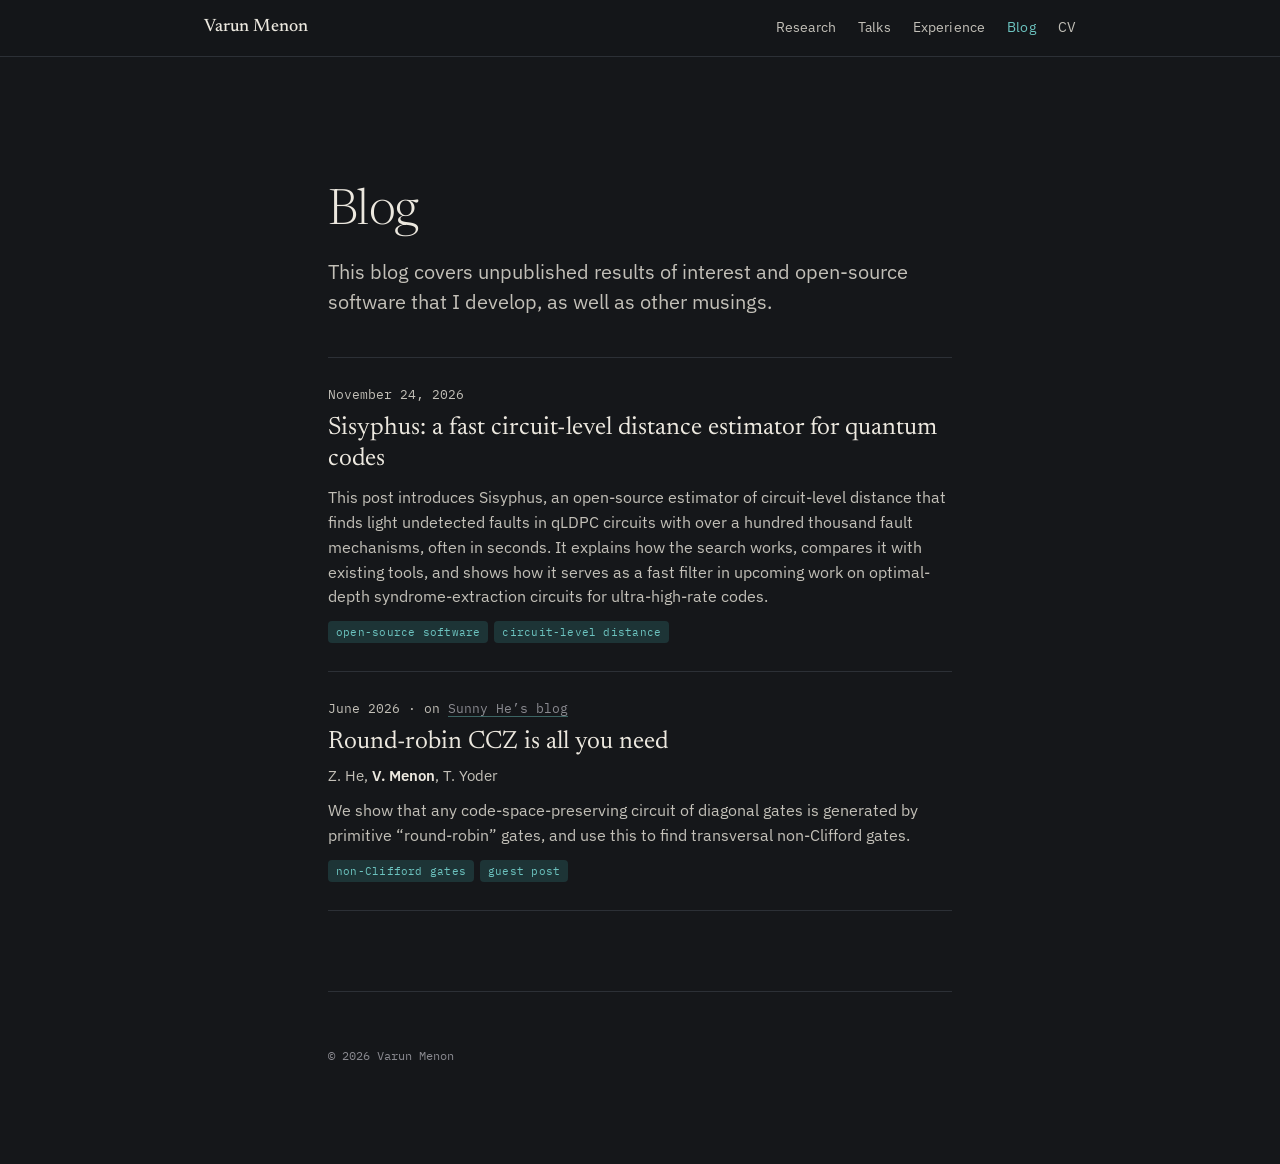
==== blog/index.html @ c0550fc5 "Add blog page and Sisyphus post Add a Blog tab with a separate blog index page, move the round-robin" ====
<!doctype html>
<html lang="en">
<head>
  <meta charset="utf-8">
  <meta name="viewport" content="width=device-width, initial-scale=1">
  <title>Blog | Varun Menon</title>
  <meta name="description" content="Posts by Varun Menon on quantum error correction, fault tolerance and open-source software.">
  <link rel="canonical" href="https://varun-s-menon.github.io/blog/">
  <meta property="og:type" content="website">
  <meta property="og:title" content="Blog | Varun Menon">
  <meta property="og:description" content="Posts on quantum error correction, fault tolerance and open-source software.">
  <meta property="og:url" content="https://varun-s-menon.github.io/blog/">
  <link rel="icon" href="data:image/svg+xml,<svg xmlns='http://www.w3.org/2000/svg' viewBox='0 0 32 32'><rect width='32' height='32' rx='7' fill='%231c1d21'/><circle cx='10' cy='10' r='3' fill='%23f6f3ec'/><circle cx='22' cy='10' r='3' fill='%23f6f3ec'/><circle cx='10' cy='22' r='3' fill='%23f6f3ec'/><circle cx='22' cy='22' r='3' fill='%23e8590c'/></svg>">
  <link rel="preconnect" href="https://fonts.googleapis.com">
  <link rel="preconnect" href="https://fonts.gstatic.com" crossorigin>
  <link href="https://fonts.googleapis.com/css2?family=Newsreader:ital,opsz,wght@0,6..72,300;0,6..72,400;0,6..72,500;1,6..72,400&family=IBM+Plex+Mono:wght@400;500&family=IBM+Plex+Sans:ital,wght@0,300;0,400;0,500;0,600;1,400&display=swap" rel="stylesheet">
  <link rel="stylesheet" href="/style.css">
  <link rel="stylesheet" href="/post.css">
</head>
<body>

  <header class="topbar">
    <div class="wrap topbar-inner">
      <a class="mark" href="/">Varun Menon</a>
      <nav>
        <a href="/#research">Research</a>
        <a href="/#talks">Talks</a>
        <a href="/#path" class="nav-exp">Experience</a>
        <a href="/blog/" class="active">Blog</a>
        <a href="/static/cv.pdf">CV</a>
      </nav>
    </div>
  </header>

  <main>
  <article class="post">

  <main>
  <section class="post blog-index">
    <header class="post-head">
      <h1>Blog</h1>
      <p class="post-dek">This blog covers unpublished results of interest and open-source software that I develop, as well as other musings.</p>
    </header>

    <ol class="posts">
      <li>
        <p class="post-date">November 24, 2026</p>
        <a class="post-title" href="/blog/sisyphus/">Sisyphus: a fast circuit-level distance estimator for quantum codes</a>
        <p class="post-summary">This post introduces Sisyphus, an open-source estimator of circuit-level distance that finds light undetected faults in qLDPC circuits with over a hundred thousand fault mechanisms, often in seconds. It explains how the search works, compares it with existing tools, and shows how it serves as a fast filter in upcoming work on optimal-depth syndrome-extraction circuits for ultra-high-rate codes.</p>
        <span class="tags"><span class="tag">open-source software</span><span class="tag">circuit-level distance</span></span>
      </li>
      <li>
        <p class="post-date">June 2026 &middot; on <a href="https://sunnyzhiyanghe.github.io/blog">Sunny He&rsquo;s blog</a></p>
        <a class="post-title" href="https://sunnyzhiyanghe.github.io/files/Notes/Round-robin-CCZ.pdf">Round-robin CCZ is all you need</a>
        <p class="post-authors">Z. He, <b>V. Menon</b>, T. Yoder</p>
        <p class="post-summary">We show that any code-space-preserving circuit of diagonal gates is generated by primitive &ldquo;round-robin&rdquo; gates, and use this to find transversal non-Clifford gates.</p>
        <span class="tags"><span class="tag">non-Clifford gates</span><span class="tag">guest post</span></span>
      </li>
    </ol>
  </section>
  </main>

  <footer class="wrap footer">
    <div class="footer-inner">
      <p class="fine">&copy; 2026 Varun Menon</p>
    </div>
  </footer>
</body>
</html>
---- style.css ----
:root {
  color-scheme: dark;
  --paper: #15171a;
  --paper-2: #1c1f23;
  --ink: #ece8df;
  --ink-2: #c3c0b8;
  --muted: #8a8a90;
  --rule: #2c3036;
  --accent: #6cc3bf;
  --accent-soft: #1d3436;
  --hot: #ff8a4c;
  --check-x: #6cc3bf;
  --check-z: #2f5c5b;

  --serif: "Newsreader", Georgia, "Times New Roman", serif;
  --sans: "IBM Plex Sans", system-ui, -apple-system, sans-serif;
  --mono: "IBM Plex Mono", ui-monospace, Menlo, monospace;
}


* { box-sizing: border-box; }

html { scroll-behavior: smooth; scroll-padding-top: 72px; }
@media (prefers-reduced-motion: reduce) { html { scroll-behavior: auto; } }

body {
  margin: 0;
  background: var(--paper);
  color: var(--ink);
  font-family: var(--sans);
  font-size: 17px;
  line-height: 1.65;
  -webkit-font-smoothing: antialiased;
  text-rendering: optimizeLegibility;
}

a {
  color: var(--accent);
  text-decoration: none;
  background-image: linear-gradient(currentColor, currentColor);
  background-size: 0% 1px;
  background-position: 0 100%;
  background-repeat: no-repeat;
  transition: background-size .25s ease;
}
a:hover { background-size: 100% 1px; }

.wrap {
  max-width: 920px;
  margin: 0 auto;
  padding-left: 24px;
  padding-right: 24px;
}

/* ---------- top bar ---------- */
.topbar {
  position: sticky;
  top: 0;
  z-index: 10;
  background: color-mix(in srgb, var(--paper) 85%, transparent);
  backdrop-filter: blur(8px);
  -webkit-backdrop-filter: blur(8px);
  border-bottom: 1px solid var(--rule);
}
.topbar-inner {
  display: flex;
  align-items: center;
  justify-content: space-between;
  height: 56px;
}
.mark {
  font-family: var(--serif);
  font-weight: 500;
  font-size: 18px;
  color: var(--ink);
}
.mark:hover { background-size: 0 0; }
.topbar nav { display: flex; align-items: center; gap: 22px; }
.topbar nav > a,
.dropdown-toggle {
  display: inline-flex;
  align-items: center;
  height: 56px;
}
.topbar nav a {
  font-size: 14px;
  color: var(--ink-2);
  letter-spacing: .01em;
}
.topbar nav a:hover { color: var(--accent); }

.dropdown { position: relative; }
.caret {
  display: inline-block;
  width: 6px; height: 6px;
  margin-left: 6px;
  border-right: 1.3px solid currentColor;
  border-bottom: 1.3px solid currentColor;
  transform: translateY(-2px) rotate(45deg);
  transition: transform .2s ease;
}
.dropdown:hover .caret,
.dropdown:focus-within .caret { transform: translateY(1px) rotate(-135deg); }
.dropdown-menu {
  position: absolute;
  top: 100%;
  left: -14px;
  padding-top: 4px;           /* hover bridge between link and panel */
  opacity: 0;
  visibility: hidden;
  transform: translateY(-4px);
  transition: opacity .18s ease, transform .18s ease, visibility .18s;
  z-index: 20;
}
.dropdown-menu::before {
  content: "";
  position: absolute;
  inset: 4px 0 0 0;
  background: var(--paper);
  border: 1px solid var(--rule);
  border-radius: 10px;
  box-shadow: 0 10px 30px -12px rgba(0,0,0,.25);
  z-index: -1;
}
.dropdown:hover .dropdown-menu,
.dropdown:focus-within .dropdown-menu {
  opacity: 1;
  visibility: visible;
  transform: translateY(0);
}
.topbar .dropdown-menu a {
  display: block;
  white-space: nowrap;
  padding: 8px 16px;
  font-size: 14px;
  color: var(--ink-2);
}
.topbar .dropdown-menu a:first-child { margin-top: 6px; }
.topbar .dropdown-menu a:last-child { margin-bottom: 6px; }
.topbar .dropdown-menu a:hover { color: var(--accent); background-size: 0 0; }

/* ---------- hero ---------- */
.hero {
  display: grid;
  grid-template-columns: minmax(0, 1fr) 280px;
  gap: 56px;
  align-items: start;
  padding-top: 72px;
  padding-bottom: 48px;
}
.eyebrow {
  font-family: var(--mono);
  font-size: 12.5px;
  letter-spacing: .08em;
  text-transform: uppercase;
  color: var(--muted);
  margin: 0 0 10px;
}
.eyebrow span { display: block; }
.nowrap { white-space: nowrap; }
h1 {
  font-family: var(--serif);
  font-weight: 300;
  font-size: clamp(40px, 6vw, 54px);
  line-height: 1.02;
  letter-spacing: -.015em;
  margin: 0 0 22px;
}
.lede {
  font-family: var(--sans);
  font-weight: 400;
  font-size: 22px;
  line-height: 1.5;
  letter-spacing: -0.005em;
  color: var(--ink);
  margin: 0 0 38px;
}
.lede em {
  font-style: normal;
  font-weight: 500;
  color: var(--accent);
}
.hero-text p { color: var(--ink-2); }

.links {
  list-style: none;
  padding: 0;
  margin: 26px 0 0;
  display: flex;
  flex-wrap: wrap;
  gap: 10px;
}
.links a {
  display: inline-block;
  font-size: 14px;
  padding: 6px 14px;
  border: 1px solid var(--rule);
  border-radius: 999px;
  color: var(--ink);
  background: var(--paper-2);
  transition: border-color .2s, color .2s;
}
.links a:hover {
  background-size: 0 0;
  border-color: var(--accent);
  color: var(--accent);
}

.intro-head {
  display: flex;
  align-items: center;
  gap: 24px;
  margin-bottom: 22px;
}
.intro-head h1 { margin-bottom: 0; }
.portrait {
  flex: none;
  display: block;
  width: 116px;
  height: 145px;
  object-fit: cover;
  border-radius: 12px;
  box-shadow: 0 1px 2px rgba(0,0,0,.06), 0 8px 20px -12px rgba(0,0,0,.3);
}
.lattice-fig {
  margin: 12px 0 0;
  position: sticky;
  top: 96px;
}
#lattice { width: 100%; height: auto; display: block; }

/* qLDPC Tanner graph */
.tg-grid { stroke: var(--rule); stroke-width: 1; }
.tg-q {
  fill: var(--paper);
  stroke: var(--ink-2);
  stroke-width: 1.2;
  transition: fill .35s ease, stroke .35s ease;
}
.tg-q.err { fill: var(--hot); stroke: var(--hot); }
.tg-c { transition: fill .35s ease; }
.tg-c.x { fill: #24484a; }
.tg-c.z { fill: #2b2f35; }
.tg-c.lit { fill: var(--accent); }
.tg-edge {
  fill: none;
  stroke: var(--accent);
  stroke-width: 1.3;
  stroke-linecap: round;
  opacity: .9;
  transition: stroke-dashoffset .6s ease-out, opacity .5s ease;
}
.tg-edge.long { stroke-width: 1.1; opacity: .8; }
.tg-edge.fade { opacity: 0; }

/* ---------- sections ---------- */
.block {
  padding-top: 56px;
  padding-bottom: 24px;
}
.section-title {
  font-family: var(--serif);
  font-weight: 400;
  font-size: 32px;
  letter-spacing: -.01em;
  margin: 0 0 28px;
  padding-bottom: 14px;
  border-bottom: 1px solid var(--rule);
  display: flex;
  align-items: baseline;
  gap: 14px;
}
.title-stack { display: block; }
.section-note {
  display: block;
  margin-top: 6px;
  font-family: var(--sans);
  font-size: 13px;
  font-weight: 400;
  line-height: 1.5;
  letter-spacing: 0;
  color: var(--muted);
}

/* research themes */
.theme {
  display: grid;
  grid-template-columns: 260px minmax(0, 1fr);
  gap: 40px;
  margin-bottom: 44px;
}
.theme + .theme {
  position: relative;
  border-top: 1px solid var(--rule);
  padding-top: 40px;
}
.theme + .theme::before {
  content: "";
  position: absolute;
  top: -1px;
  left: 0;
  width: 36px;
  height: 2px;
  background: var(--accent);
}
.theme-head h3 {
  font-family: var(--serif);
  font-weight: 400;
  font-size: 22px;
  margin: 0 0 10px;
  line-height: 1.25;
}
.theme-head p {
  font-size: 15px;
  color: var(--ink-2);
  margin: 0;
}

.pubs {
  list-style: none;
  margin: 0;
  padding: 0;
}
.pubs li {
  display: flex;
  flex-direction: column;
  gap: 2px;
  padding: 14px 0 16px;
  border-bottom: 1px dashed var(--rule);
}
.pubs li:first-child { padding-top: 0; }
.pubs li:last-child { border-bottom: 0; }
.pubs .title {
  font-weight: 500;
  font-size: 16.5px;
  line-height: 1.4;
  color: var(--ink);
}
.pubs a.title:hover { color: var(--accent); }
.pubs .authors { font-size: 14.5px; color: var(--ink-2); }
.pubs .authors b { color: var(--ink); font-weight: 600; }
.pubs .desc {
  font-size: 14.5px;
  color: var(--ink-2);
  max-width: 560px;
  margin: 2px 0 2px;
}
.pubs .desc a {
  color: var(--accent);
  text-decoration: underline;
  text-decoration-color: color-mix(in srgb, var(--accent) 45%, transparent);
  text-underline-offset: 3px;
  background-image: none;
}
.pubs .desc a:hover { text-decoration-color: currentColor; }
.pubs .venue {
  font-family: var(--mono);
  font-size: 12.5px;
  color: var(--muted);
}
.tags { display: flex; flex-wrap: wrap; gap: 6px; margin-top: 6px; }
.tag {
  font-family: var(--mono);
  font-size: 11px;
  letter-spacing: .02em;
  padding: 2px 8px;
  border-radius: 4px;
  background: var(--accent-soft);
  color: var(--accent);
}
.tag.new {
  background: color-mix(in srgb, var(--hot) 15%, transparent);
  color: var(--hot);
}

.aside {
  font-size: 14.5px;
  color: var(--muted);
  margin: 0 0 24px;
}

/* talks + path share a timeline look */
.talks, .path {
  list-style: none;
  margin: 0;
  padding: 0;
}
.talks li, .path li {
  display: grid;
  grid-template-columns: 150px minmax(0, 1fr);
  gap: 20px;
  padding: 12px 0;
}
.when {
  font-family: var(--mono);
  font-size: 13px;
  color: var(--muted);
  padding-top: 3px;
}
.talks b, .path b { font-weight: 500; }
.talks .tag { margin-left: 6px; vertical-align: 2px; }
.where, .role {
  display: block;
  font-size: 14.5px;
  color: var(--ink-2);
}

/* footer */
.footer {
  margin-top: 56px;
  padding-bottom: 56px;
  color: var(--ink-2);
  font-size: 15px;
}
.footer-inner {
  padding-top: 32px;
  border-top: 1px solid var(--rule);
}
.footer p { margin: 0 0 6px; max-width: 720px; }
.footer .footer-label {
  font-family: var(--mono);
  font-size: 12px;
  letter-spacing: .08em;
  text-transform: uppercase;
  color: var(--accent);
  margin-bottom: 10px;
}
.footer .interests {
  font-family: var(--sans);
  font-weight: 300;
  font-size: 16.5px;
  line-height: 1.55;
  color: var(--ink);
}
.footer .fine {
  font-family: var(--mono);
  font-size: 12px;
  color: var(--muted);
  margin-top: 22px;
}

/* ---------- responsive ---------- */
@media (max-width: 820px) {
  .hero {
    grid-template-columns: 1fr;
    gap: 24px;
    padding-top: 40px;
  }
  .lattice-fig {
    position: static;
    max-width: 200px;
    margin: 8px 0 0;
  }
  .intro-head { gap: 16px; }
  .portrait { width: 88px; height: 110px; }
  .theme { grid-template-columns: 1fr; gap: 18px; }
}
@media (max-width: 560px) {
  body { font-size: 16px; }
  .wrap { padding-left: 16px; padding-right: 16px; }
  .topbar nav { gap: 14px; }
  .topbar nav .nav-exp { display: none; } /* hide "Experience" link on very small screens */
  .lede { font-size: 19px; }
  .talks li, .path li { grid-template-columns: 1fr; gap: 2px; }
}
---- post.css ----
/* Blog posts. Loaded after style.css and reuses its tokens. */

.post {
  max-width: 720px;
  margin: 0 auto;
  padding: 64px 24px 24px;
}

.post-head { margin-bottom: 40px; }
.post-head h1 {
  font-size: clamp(36px, 5.4vw, 50px);
  line-height: 1.08;
  margin-bottom: 18px;
}
.post-dek {
  font-size: 20px;
  line-height: 1.5;
  color: var(--ink-2);
  margin: 0 0 22px;
}
.post-meta {
  font-family: var(--mono);
  font-size: 12.5px;
  color: var(--muted);
  letter-spacing: .02em;
}
.post-meta a { color: var(--muted); }
.post-meta a:hover { color: var(--accent); }

.post h2 {
  font-family: var(--serif);
  font-weight: 400;
  font-size: 29px;
  line-height: 1.2;
  letter-spacing: -.01em;
  margin: 56px 0 18px;
  padding-top: 18px;
  border-top: 1px solid var(--rule);
  position: relative;
}
.post h2::before {
  content: "";
  position: absolute;
  top: -1px;
  left: 0;
  width: 36px;
  height: 2px;
  background: var(--accent);
}
.post p, .post li { color: var(--ink-2); }
.post p { margin: 0 0 18px; }
.post strong { color: var(--ink); font-weight: 500; }
.post em { font-style: italic; }
.post p a, .post li a, .post figcaption a, .post td a {
  text-decoration: underline;
  text-decoration-color: color-mix(in srgb, var(--accent) 45%, transparent);
  text-underline-offset: 3px;
  background-image: none;
}
.post p a:hover, .post li a:hover, .post figcaption a:hover { text-decoration-color: currentColor; }
.math { font-family: var(--serif); font-style: italic; font-size: 1.08em; line-height: 1; color: var(--ink); }
.post code {
  font-family: var(--mono);
  font-size: .86em;
  background: var(--paper-2);
  border: 1px solid var(--rule);
  border-radius: 4px;
  padding: 1px 5px;
  color: var(--ink);
}

/* quick-start card */
.card {
  margin: 30px 0 8px;
  padding: 18px 22px;
  border: 1px solid var(--rule);
  border-left: 2px solid var(--accent);
  border-radius: 10px;
  background: var(--paper-2);
}
.card p { margin: 0 0 10px; font-size: 15.5px; }
.card .links { margin: 14px 0 2px; padding: 0; }
.card pre { margin: 0; padding: 10px 14px; }
.card pre { margin: 0; }

pre {
  font-family: var(--mono);
  font-size: 13.5px;
  line-height: 1.6;
  background: var(--paper-2);
  border: 1px solid var(--rule);
  border-radius: 10px;
  padding: 16px 18px;
  overflow-x: auto;
  color: var(--ink);
  margin: 0 0 22px;
}
.post pre code { background: none; border: 0; padding: 0; font-size: inherit; }
.c { color: var(--muted); }

/* figures */
.fig { margin: 34px 0 34px; }
.fig .viz { width: 100%; height: auto; display: block; overflow: visible; }
.fig img { width: 100%; height: auto; display: block; border-radius: 10px; }
.fig figcaption {
  margin-top: 14px;
  font-size: 14.5px;
  line-height: 1.55;
  color: var(--muted);
}
.fig figcaption b { color: var(--ink-2); font-weight: 500; }
.fig.wide { margin-left: -40px; margin-right: -40px; }
@media (max-width: 820px) { .fig.wide { margin-left: 0; margin-right: 0; } }

/* svg text and marks */
.viz text { font-family: var(--sans); }
.viz .t-lab { font-size: 13.5px; fill: var(--ink-2); }
.viz .t-small, .viz tspan.t-small { font-size: 12px; fill: var(--muted); }
.viz .t-tick { font-family: var(--mono); font-size: 11.5px; fill: var(--muted); }
.viz .t-val { font-family: var(--mono); font-size: 12px; fill: var(--ink); }
.viz .t-num { font-family: var(--mono); font-size: 13px; fill: var(--ink); }
.viz .t-numhot { font-family: var(--mono); font-size: 15px; fill: var(--ink); }
.viz .t-hot { font-size: 12.5px; fill: var(--hot); }
.viz .grid { stroke: var(--rule); stroke-width: 1; }
.viz .sep { stroke: var(--rule); stroke-width: 1; stroke-dasharray: 2 4; }
.viz .axis { stroke: var(--muted); stroke-width: 1; }
.viz .arrowhead { fill: var(--muted); }
.viz .arrowhead-hot { fill: var(--hot); }
.viz .wire { stroke: var(--muted); stroke-width: 1.2; fill: none; }
.viz .wire-a { stroke: var(--ink-2); stroke-width: 1.6; }
.viz .ctrl { fill: var(--ink-2); }
.viz .targ { fill: var(--paper); stroke: var(--muted); stroke-width: 1.2; }
.viz .spread { stroke: var(--hot); stroke-width: 2.4; stroke-linecap: round; opacity: .9; }
.viz .hit { fill: var(--hot); }
.viz .star { fill: var(--hot); stroke: var(--paper); stroke-width: 1.5; }
.viz .brace { fill: none; stroke: var(--muted); stroke-width: 1.2; }
.viz .range { stroke: var(--rule); stroke-width: 2; }
.viz .stem { stroke: var(--rule); stroke-width: 2; stroke-linecap: round; }
.viz .stem-s { stroke: color-mix(in srgb, var(--accent) 45%, transparent); stroke-width: 2; stroke-linecap: round; }
.viz .m-sis { fill: var(--accent); stroke: var(--paper); stroke-width: 2; }
.viz .m-col { fill: var(--hot); stroke: var(--paper); stroke-width: 2; }
.viz .m-m4ri { fill: var(--paper); stroke: var(--ink-2); stroke-width: 1.6; }
.viz .m-qde { fill: var(--paper); stroke: var(--ink-2); stroke-width: 1.6; }
.viz .m-sq { fill: var(--paper); stroke: var(--ink-2); stroke-width: 1.6; }
.viz .hit-area { fill: transparent; stroke: none; }
.viz .pt:hover .m-sis, .viz .pt:hover .m-col, .viz .pt:hover .med { stroke: var(--ink); }
.viz .pt:hover .m-m4ri, .viz .pt:hover .m-qde, .viz .pt:hover .m-sq { stroke: var(--ink); }
.viz .box { fill: var(--paper-2); stroke: var(--rule); stroke-width: 1.2; }
.viz .box-s { fill: var(--accent-soft); stroke: color-mix(in srgb, var(--accent) 45%, transparent); stroke-width: 1.2; }
.viz .box-ok { fill: var(--paper-2); stroke: var(--accent); stroke-width: 1.2; }
.viz .flow { stroke: var(--muted); stroke-width: 1.4; }
.viz .flow-rej { stroke: var(--hot); stroke-width: 1.6; }
.viz .whisk { stroke: var(--muted); stroke-width: 1.5; stroke-linecap: round; }
.viz .iqr { fill: var(--accent-soft); stroke: color-mix(in srgb, var(--accent) 55%, transparent); stroke-width: 1; }
.viz .med { fill: var(--accent); stroke: var(--paper); stroke-width: 2; }
.viz .dumb { stroke: var(--muted); stroke-width: 2; stroke-linecap: round; opacity: .7; }
.viz .dtick { stroke: var(--ink); stroke-width: 1.6; }

/* tables */
.post table {
  width: 100%;
  border-collapse: collapse;
  font-size: 14.5px;
  margin: 8px 0 26px;
}
.post th {
  text-align: left;
  font-family: var(--mono);
  font-size: 11.5px;
  font-weight: 400;
  letter-spacing: .06em;
  text-transform: uppercase;
  color: var(--muted);
  padding: 0 12px 8px 0;
  border-bottom: 1px solid var(--rule);
}
.post td {
  padding: 9px 12px 9px 0;
  border-bottom: 1px dashed var(--rule);
  color: var(--ink-2);
  font-variant-numeric: tabular-nums;
}
.post td.num, .post th.num { text-align: right; }
.post td b { color: var(--accent); font-weight: 500; }
.tablewrap { overflow-x: auto; }

/* data-table disclosure under figures */
details.data { margin-top: 10px; font-size: 13.5px; }
details.data summary {
  cursor: pointer;
  font-family: var(--mono);
  font-size: 12px;
  color: var(--muted);
  letter-spacing: .02em;
}
details.data summary:hover { color: var(--accent); }
details.data table { margin-top: 10px; font-size: 13.5px; }

.post ul:not(.links) { padding-left: 20px; margin: 0 0 20px; }
.post ul:not(.links) li { margin-bottom: 8px; }

.post-foot {
  margin-top: 56px;
  padding-top: 22px;
  border-top: 1px solid var(--rule);
  font-size: 14.5px;
  color: var(--muted);
}
.post-foot p { color: var(--muted); }

@media (max-width: 560px) {
  .post { padding-top: 40px; padding-left: 16px; padding-right: 16px; }
  .post-dek { font-size: 18px; }
  .post h2 { font-size: 25px; }
}

.post .links a { text-decoration: none; }

@media (max-width: 560px) {
  .fig.wide .viz { min-width: 600px; }
  .fig.wide { overflow-x: auto; }
}

/* citations */
.post a.cite {
  font-size: .78em;
  vertical-align: super;
  line-height: 0;
  margin-left: 1px;
  text-decoration: none;
}
.post ol.refs { padding-left: 22px; margin: 0 0 20px; font-size: 14.5px; }
.post ol.refs li { margin-bottom: 8px; color: var(--ink-2); }
.post ol.refs li:target { color: var(--ink); }

/* blog index */
.posts { list-style: none; margin: 0; padding: 0; }
.posts li {
  padding: 26px 0 28px;
  border-top: 1px solid var(--rule);
}
.posts li:last-child { border-bottom: 1px solid var(--rule); }
.post-date {
  font-family: var(--mono);
  font-size: 12.5px;
  color: var(--muted);
  margin: 0 0 8px !important;
}
.post-date a { color: var(--muted); }
.post-title {
  display: inline;
  font-family: var(--serif);
  font-weight: 400;
  font-size: 25px;
  line-height: 1.25;
  color: var(--ink);
}
.post-title:hover { color: var(--accent); }
.post-summary {
  margin: 10px 0 12px !important;
  font-size: 15.5px;
  line-height: 1.6;
  max-width: 640px;
}

.topbar nav a.active { color: var(--accent); }

.posts .post-title { text-decoration: none; }
.posts .post-title:hover { text-decoration: underline; text-decoration-color: color-mix(in srgb, var(--accent) 45%, transparent); text-underline-offset: 4px; }
.post-authors { font-size: 14.5px; color: var(--ink-2); margin: 6px 0 0 !important; }
.post-authors b { color: var(--ink); font-weight: 600; }

/* ISD step-through figure */
.viz.isd .isd-title { font-family: var(--serif); font-size: 19px; fill: var(--ink); }
.viz.isd .isd-sub { font-family: var(--sans); font-size: 14px; fill: var(--accent); }
.viz.isd .isd-cell { fill: transparent; stroke: var(--rule); stroke-width: 1.2; transition: fill .45s ease, stroke .45s ease; }
.viz.isd .isd-cell.on { fill: var(--ink-2); stroke: var(--ink-2); }
.viz.isd .isd-cell.found { fill: var(--hot); stroke: var(--hot); }
.viz.isd .isd-band { fill: var(--accent-soft); stroke: transparent; stroke-width: 1.5; opacity: 0; transition: opacity .45s ease, stroke .3s ease; }
.viz.isd .isd-band.in { opacity: 1; }
.viz.isd .isd-band.out { opacity: 1; fill: color-mix(in srgb, var(--hot) 14%, transparent); stroke: var(--hot); stroke-dasharray: 4 3; }
.viz.isd .isd-band.enter { opacity: 1; fill: transparent; stroke: var(--accent); stroke-dasharray: 4 3; }
.viz.isd .isd-mark { font-family: var(--mono); font-size: 12px; }
.viz.isd .isd-mark.hot { fill: var(--hot); }
.viz.isd .isd-mark.acc { fill: var(--accent); }
.viz.isd .isd-iset { transition: opacity .45s ease; }
.viz.isd .isd-rowbox { fill: none; stroke: transparent; stroke-width: 1.5; transition: stroke .3s ease; }
.viz.isd .isd-rowbox.pivot { stroke: var(--ink); }
.viz.isd .isd-rowbox.found { stroke: var(--hot); }
.viz.isd .isd-plus { font-family: var(--mono); font-size: 16px; fill: var(--ink); }
.viz.isd .isd-w { font-family: var(--mono); font-size: 12.5px; fill: var(--muted); }
.viz.isd .isd-w.hot { fill: var(--hot); }
.viz.isd .isd-t { fill: transparent; stroke: var(--rule); stroke-width: 1.2; }
.viz.isd .isd-t.on { fill: color-mix(in srgb, var(--hot) 55%, transparent); stroke: var(--hot); }
.isd-ui { display: flex; align-items: center; gap: 8px; margin-top: 10px; }
.isd-btn {
  font-family: var(--mono); font-size: 12.5px; color: var(--ink-2);
  background: var(--paper-2); border: 1px solid var(--rule); border-radius: 999px;
  padding: 4px 12px; cursor: pointer; min-width: 40px;
}
.isd-btn:hover { border-color: var(--accent); color: var(--accent); }
.isd-dots { display: inline-flex; gap: 6px; margin-left: 8px; }
.isd-dots i { width: 7px; height: 7px; border-radius: 50%; background: var(--rule); }
.isd-dots i.cur { background: var(--accent); }
.isd-cap { min-height: 4.8em; margin: 10px 0 0 !important; font-size: 15px; color: var(--ink-2) !important; }
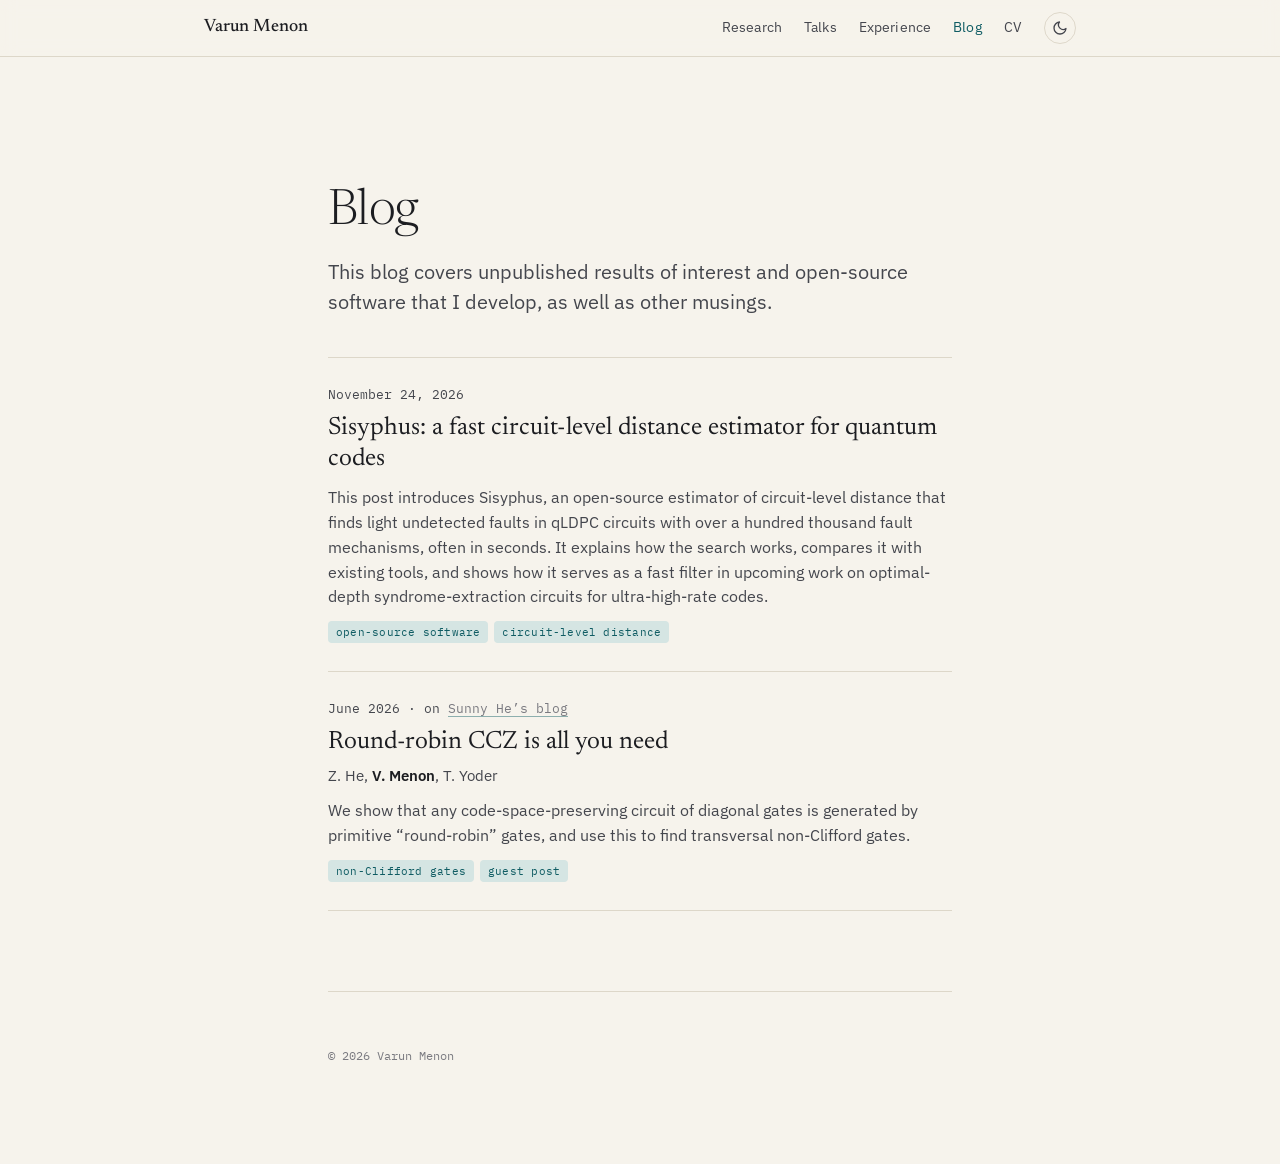
==== commit f2de39d9: "Add light and dark themes that follow the system setting Restore the original light palette alongsid" ====
--- a/blog/index.html
+++ b/blog/index.html
@@ -11,6 +11,8 @@
   <meta property="og:description" content="Posts on quantum error correction, fault tolerance and open-source software.">
   <meta property="og:url" content="https://varun-s-menon.github.io/blog/">
   <link rel="icon" href="data:image/svg+xml,<svg xmlns='http://www.w3.org/2000/svg' viewBox='0 0 32 32'><rect width='32' height='32' rx='7' fill='%231c1d21'/><circle cx='10' cy='10' r='3' fill='%23f6f3ec'/><circle cx='22' cy='10' r='3' fill='%23f6f3ec'/><circle cx='10' cy='22' r='3' fill='%23f6f3ec'/><circle cx='22' cy='22' r='3' fill='%23e8590c'/></svg>">
+  <script>try{var t=localStorage.getItem('theme')||(matchMedia('(prefers-color-scheme: light)').matches?'light':'dark');if(t==='light')document.documentElement.setAttribute('data-theme','light')}catch(e){}</script>
+  <script src="/theme.js" defer></script>
   <link rel="preconnect" href="https://fonts.googleapis.com">
   <link rel="preconnect" href="https://fonts.gstatic.com" crossorigin>
   <link href="https://fonts.googleapis.com/css2?family=Newsreader:ital,opsz,wght@0,6..72,300;0,6..72,400;0,6..72,500;1,6..72,400&family=IBM+Plex+Mono:wght@400;500&family=IBM+Plex+Sans:ital,wght@0,300;0,400;0,500;0,600;1,400&display=swap" rel="stylesheet">
@@ -28,6 +30,10 @@
         <a href="/#path" class="nav-exp">Experience</a>
         <a href="/blog/" class="active">Blog</a>
         <a href="/static/cv.pdf">CV</a>
+        <button type="button" class="theme-toggle" aria-label="Switch to light mode">
+          <svg class="icon-sun" viewBox="0 0 24 24" fill="none" stroke="currentColor" stroke-width="2" stroke-linecap="round" aria-hidden="true"><circle cx="12" cy="12" r="4"/><path d="M12 2v2M12 20v2M4.9 4.9l1.4 1.4M17.7 17.7l1.4 1.4M2 12h2M20 12h2M4.9 19.1l1.4-1.4M17.7 6.3l1.4-1.4"/></svg>
+          <svg class="icon-moon" viewBox="0 0 24 24" fill="none" stroke="currentColor" stroke-width="2" stroke-linecap="round" stroke-linejoin="round" aria-hidden="true"><path d="M21 12.8A9 9 0 1 1 11.2 3a7 7 0 0 0 9.8 9.8z"/></svg>
+        </button>
       </nav>
     </div>
   </header>
--- a/style.css
+++ b/style.css
@@ -11,12 +11,31 @@
   --hot: #ff8a4c;
   --check-x: #6cc3bf;
   --check-z: #2f5c5b;
+  --tg-x: #24484a;
+  --tg-z: #2b2f35;
 
   --serif: "Newsreader", Georgia, "Times New Roman", serif;
   --sans: "IBM Plex Sans", system-ui, -apple-system, sans-serif;
   --mono: "IBM Plex Mono", ui-monospace, Menlo, monospace;
 }
 
+
+:root[data-theme="light"] {
+  color-scheme: light;
+  --paper: #f6f3ec;
+  --paper-2: #efebe1;
+  --ink: #1c1d21;
+  --ink-2: #44464d;
+  --muted: #7a7a80;
+  --rule: #ddd7c9;
+  --accent: #0f5c63;
+  --accent-soft: #d5e5e3;
+  --hot: #e8590c;
+  --check-x: #0f5c63;
+  --check-z: #8fb5b1;
+  --tg-x: #b9d5d1;
+  --tg-z: #e3ddcf;
+}
 
 * { box-sizing: border-box; }
 
@@ -239,8 +258,8 @@
 }
 .tg-q.err { fill: var(--hot); stroke: var(--hot); }
 .tg-c { transition: fill .35s ease; }
-.tg-c.x { fill: #24484a; }
-.tg-c.z { fill: #2b2f35; }
+.tg-c.x { fill: var(--tg-x); }
+.tg-c.z { fill: var(--tg-z); }
 .tg-c.lit { fill: var(--accent); }
 .tg-edge {
   fill: none;
@@ -463,3 +482,24 @@
   .lede { font-size: 19px; }
   .talks li, .path li { grid-template-columns: 1fr; gap: 2px; }
 }
+
+/* theme toggle */
+.theme-toggle {
+  display: inline-flex;
+  align-items: center;
+  justify-content: center;
+  width: 32px;
+  height: 32px;
+  padding: 0;
+  border: 1px solid var(--rule);
+  border-radius: 999px;
+  background: transparent;
+  color: var(--ink-2);
+  cursor: pointer;
+  transition: color .2s, border-color .2s;
+}
+.theme-toggle:hover { color: var(--accent); border-color: var(--accent); }
+.theme-toggle svg { width: 16px; height: 16px; }
+.theme-toggle .icon-moon { display: none; }
+:root[data-theme="light"] .theme-toggle .icon-sun { display: none; }
+:root[data-theme="light"] .theme-toggle .icon-moon { display: block; }
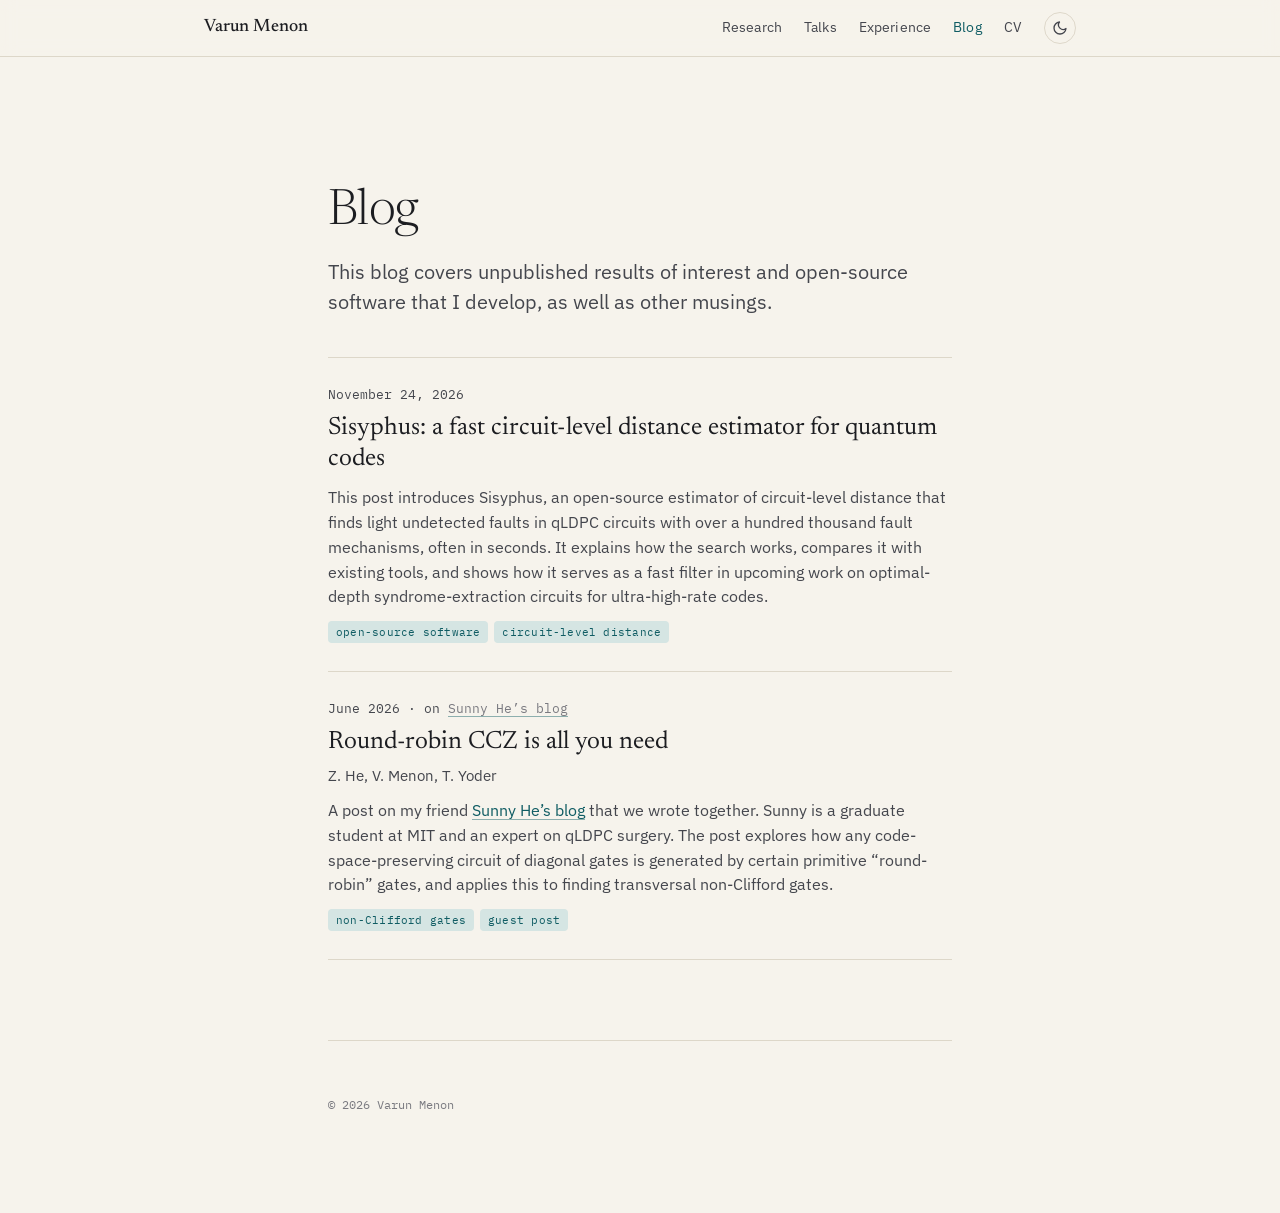
==== commit 0b601629: "Restore Sunny He description on round-robin CCZ blog entry and unbold name Co-Authored-By: Claude Op" ====
--- a/blog/index.html
+++ b/blog/index.html
@@ -58,8 +58,8 @@
       <li>
         <p class="post-date">June 2026 &middot; on <a href="https://sunnyzhiyanghe.github.io/blog">Sunny He&rsquo;s blog</a></p>
         <a class="post-title" href="https://sunnyzhiyanghe.github.io/files/Notes/Round-robin-CCZ.pdf">Round-robin CCZ is all you need</a>
-        <p class="post-authors">Z. He, <b>V. Menon</b>, T. Yoder</p>
-        <p class="post-summary">We show that any code-space-preserving circuit of diagonal gates is generated by primitive &ldquo;round-robin&rdquo; gates, and use this to find transversal non-Clifford gates.</p>
+        <p class="post-authors">Z. He, V. Menon, T. Yoder</p>
+        <p class="post-summary">A post on my friend <a href="https://sunnyzhiyanghe.github.io/blog">Sunny He&rsquo;s blog</a> that we wrote together. Sunny is a graduate student at MIT and an expert on qLDPC surgery. The post explores how any code-space-preserving circuit of diagonal gates is generated by certain primitive &ldquo;round-robin&rdquo; gates, and applies this to finding transversal non-Clifford gates.</p>
         <span class="tags"><span class="tag">non-Clifford gates</span><span class="tag">guest post</span></span>
       </li>
     </ol>
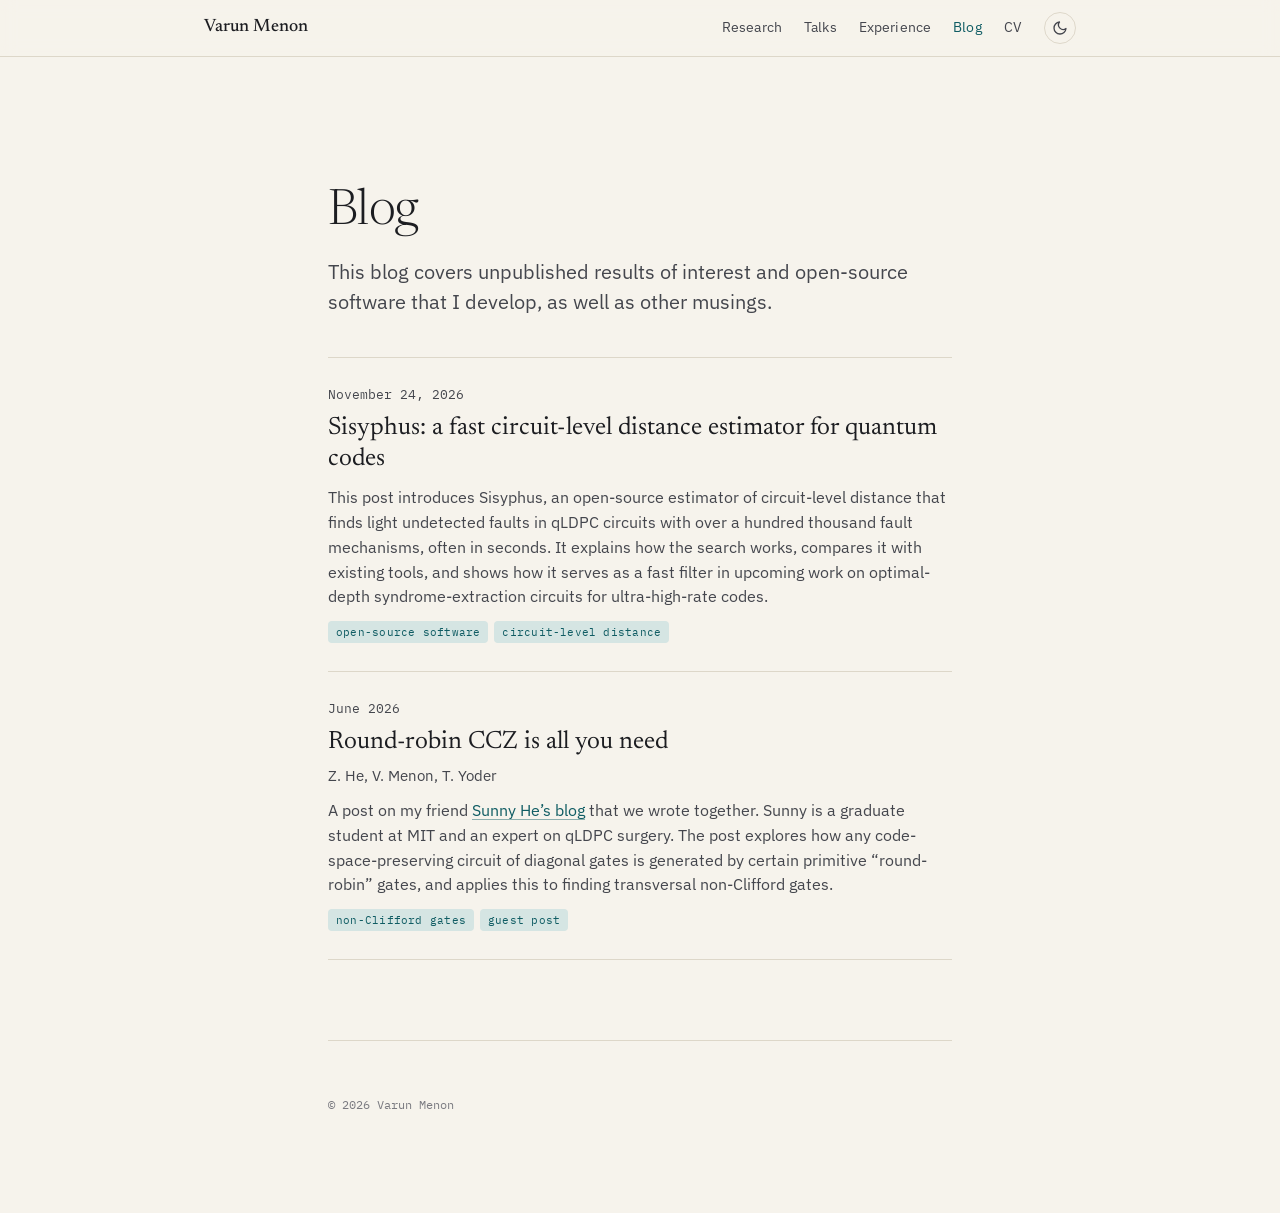
==== commit c7a9befa: "Drop duplicate blog link from round-robin CCZ date line Co-Authored-By: Claude Opus 5.5 <noreply@ant" ====
--- a/blog/index.html
+++ b/blog/index.html
@@ -56,7 +56,7 @@
         <span class="tags"><span class="tag">open-source software</span><span class="tag">circuit-level distance</span></span>
       </li>
       <li>
-        <p class="post-date">June 2026 &middot; on <a href="https://sunnyzhiyanghe.github.io/blog">Sunny He&rsquo;s blog</a></p>
+        <p class="post-date">June 2026</p>
         <a class="post-title" href="https://sunnyzhiyanghe.github.io/files/Notes/Round-robin-CCZ.pdf">Round-robin CCZ is all you need</a>
         <p class="post-authors">Z. He, V. Menon, T. Yoder</p>
         <p class="post-summary">A post on my friend <a href="https://sunnyzhiyanghe.github.io/blog">Sunny He&rsquo;s blog</a> that we wrote together. Sunny is a graduate student at MIT and an expert on qLDPC surgery. The post explores how any code-space-preserving circuit of diagonal gates is generated by certain primitive &ldquo;round-robin&rdquo; gates, and applies this to finding transversal non-Clifford gates.</p>
